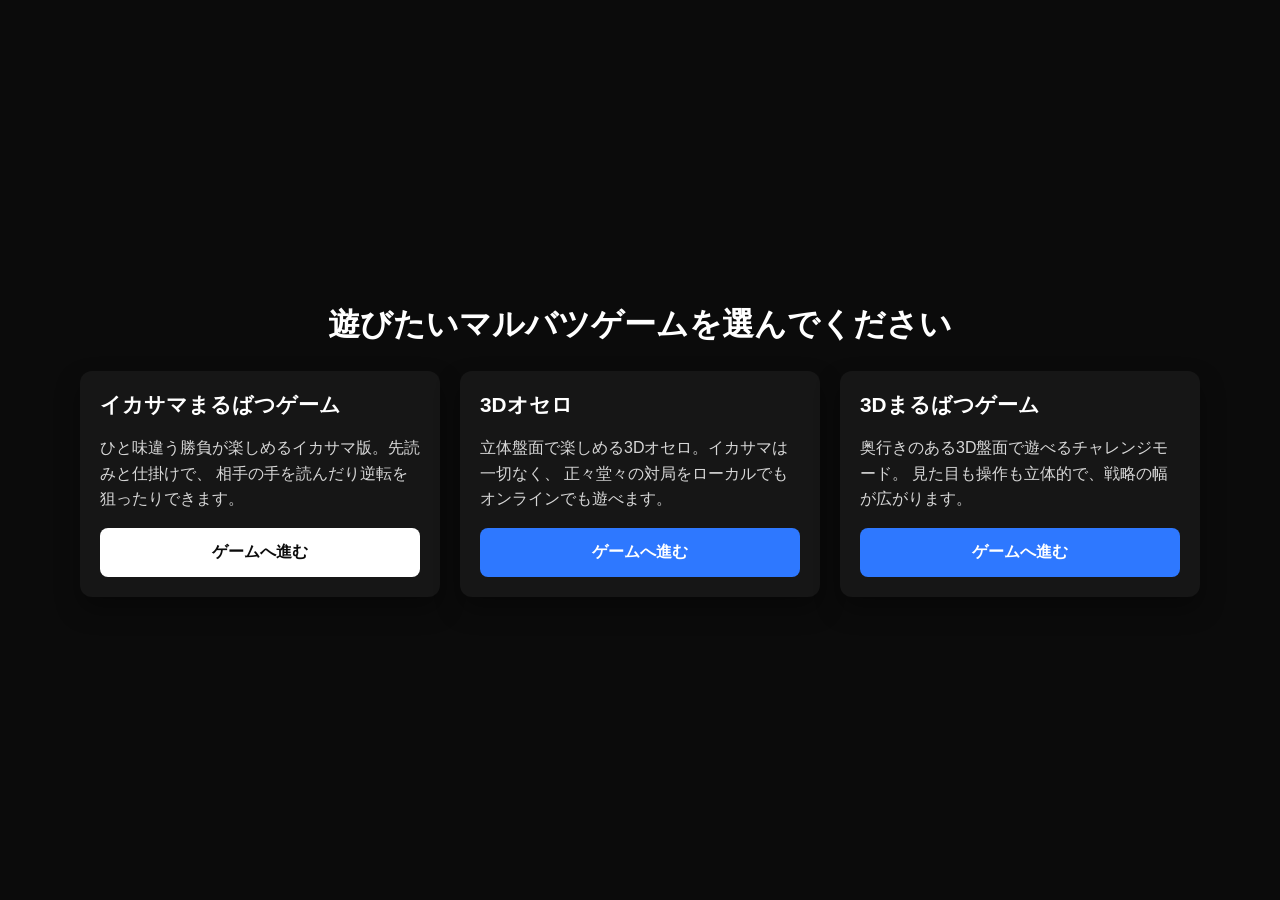
==== index.html @ ece64e68 "Add 3D reversi page" ====
<!DOCTYPE html>
<html lang="ja">
<head>
  <meta charset="UTF-8">
  <title>マルバツゲーム選択</title>
  <style>
    body {
      margin: 0;
      min-height: 100vh;
      display: flex;
      flex-direction: column;
      align-items: center;
      justify-content: center;
      font-family: "Segoe UI", sans-serif;
      background: #0b0b0b;
      color: #ffffff;
      gap: 24px;
    }

    h1 {
      margin: 0;
      font-size: 2rem;
    }

    .button-group {
      display: flex;
      gap: 20px;
      flex-wrap: wrap;
      justify-content: center;
    }

    .game-card {
      width: min(320px, 90vw);
      background: #161616;
      border-radius: 12px;
      padding: 20px;
      display: flex;
      flex-direction: column;
      gap: 16px;
      box-shadow: 0 12px 24px rgba(0, 0, 0, 0.35);
    }

    .game-card h2 {
      margin: 0;
      font-size: 1.3rem;
    }

    .game-card p {
      margin: 0;
      line-height: 1.6;
      color: #d7d7d7;
    }

    a.button {
      display: inline-flex;
      align-items: center;
      justify-content: center;
      min-width: 200px;
      padding: 14px 20px;
      border-radius: 8px;
      text-decoration: none;
      font-weight: 600;
      color: #0b0b0b;
      background: #ffffff;
      transition: transform 0.2s ease, box-shadow 0.2s ease;
    }

    a.button:hover {
      transform: translateY(-2px);
      box-shadow: 0 10px 20px rgba(0, 0, 0, 0.2);
    }

    .button.secondary {
      background: #2e78ff;
      color: #ffffff;
    }
  </style>
</head>
<body>
  <h1>遊びたいマルバツゲームを選んでください</h1>
  <div class="button-group">
    <div class="game-card">
      <h2>イカサマまるばつゲーム</h2>
      <p>
        ひと味違う勝負が楽しめるイカサマ版。先読みと仕掛けで、
        相手の手を読んだり逆転を狙ったりできます。
      </p>
      <a class="button" href="cheat.html">ゲームへ進む</a>
    </div>
    <div class="game-card">
      <h2>3Dオセロ</h2>
      <p>
        立体盤面で楽しめる3Dオセロ。イカサマは一切なく、
        正々堂々の対局をローカルでもオンラインでも遊べます。
      </p>
      <a class="button secondary" href="reversi.html">ゲームへ進む</a>
    </div>
    <div class="game-card">
      <h2>3Dまるばつゲーム</h2>
      <p>
        奥行きのある3D盤面で遊べるチャレンジモード。
        見た目も操作も立体的で、戦略の幅が広がります。
      </p>
      <a class="button secondary" href="3d.html">ゲームへ進む</a>
    </div>
  </div>
</body>
</html>
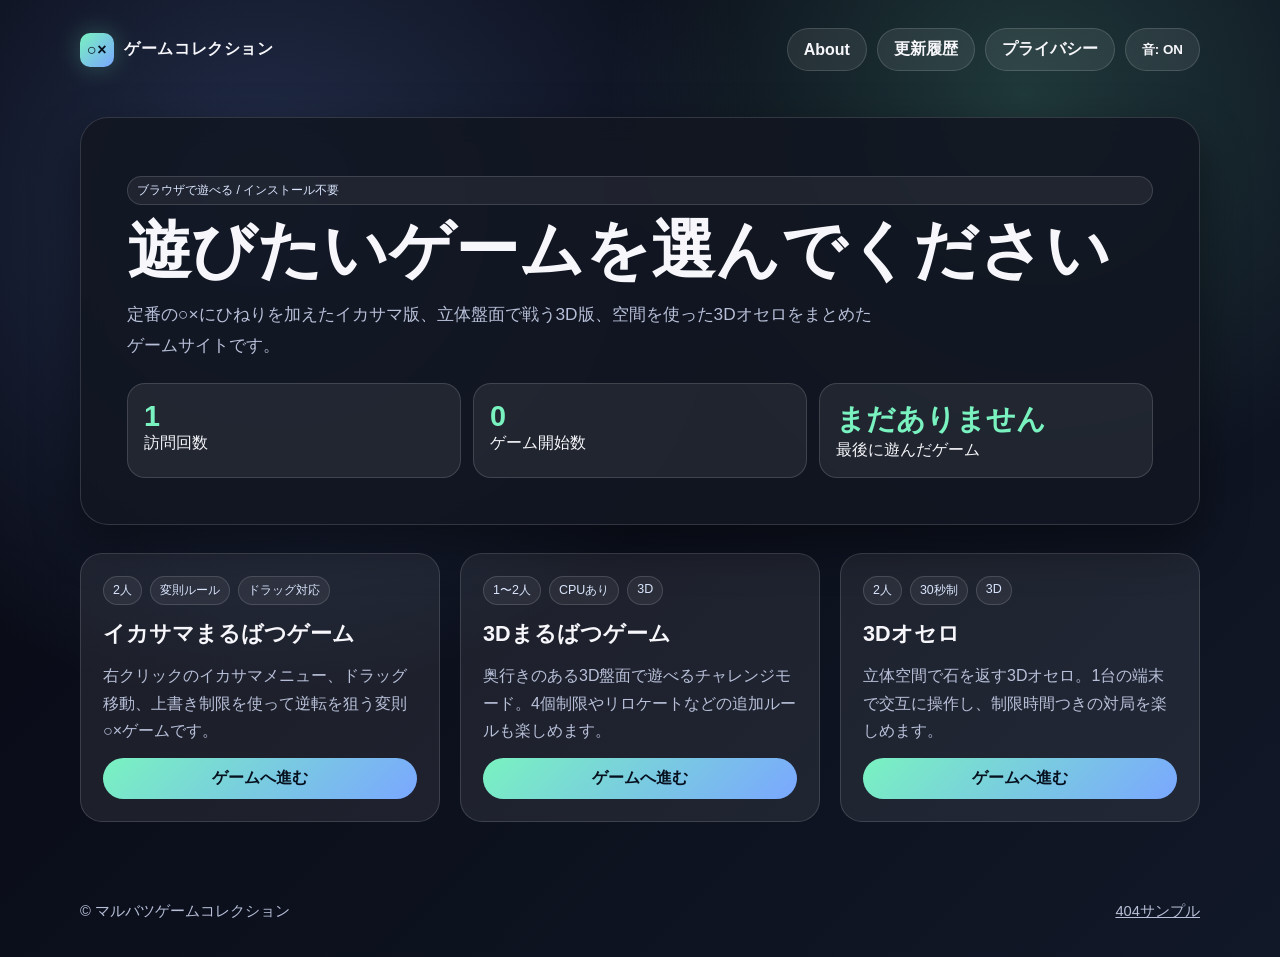
==== commit c22a6e25: "Polish game site experience" ====
--- a/index.html
+++ b/index.html
@@ -2,107 +2,66 @@
 <html lang="ja">
 <head>
   <meta charset="UTF-8">
-  <title>マルバツゲーム選択</title>
-  <style>
-    body {
-      margin: 0;
-      min-height: 100vh;
-      display: flex;
-      flex-direction: column;
-      align-items: center;
-      justify-content: center;
-      font-family: "Segoe UI", sans-serif;
-      background: #0b0b0b;
-      color: #ffffff;
-      gap: 24px;
-    }
+  <meta name="viewport" content="width=device-width, initial-scale=1.0">
+  <title>マルバツゲームコレクション</title>
+  <meta name="description" content="イカサマまるばつゲーム、3Dまるばつゲーム、3Dオセロを遊べるブラウザゲーム集です。">
+  <meta property="og:title" content="マルバツゲームコレクション">
+  <meta property="og:description" content="普通じゃない○×ゲームと3Dオセロをブラウザで遊ぼう。">
+  <meta property="og:type" content="website">
+  <meta name="theme-color" content="#79f2c0">
+  <link rel="icon" href="assets/icons/favicon.svg" type="image/svg+xml">
+  <link rel="manifest" href="site.webmanifest">
+  <link rel="stylesheet" href="assets/css/common.css">
+  <script defer src="assets/js/common.js"></script>
+</head>
+<body class="site-shell">
+  <header class="site-header">
+    <a class="brand" href="index.html"><span class="brand-mark">○×</span>ゲームコレクション</a>
+    <nav class="nav-links" aria-label="サイト内ナビゲーション">
+      <a class="nav-link" href="about.html">About</a>
+      <a class="nav-link" href="changelog.html">更新履歴</a>
+      <a class="nav-link" href="privacy.html">プライバシー</a>
+      <button class="utility-button" type="button" onclick="SiteKit.toggleMute(this)">音: ON</button>
+    </nav>
+  </header>
 
-    h1 {
-      margin: 0;
-      font-size: 2rem;
-    }
+  <main class="page-main">
+    <section class="hero">
+      <p class="badge">ブラウザで遊べる / インストール不要</p>
+      <h1>遊びたいゲームを選んでください</h1>
+      <p class="lead">定番の○×にひねりを加えたイカサマ版、立体盤面で戦う3D版、空間を使った3Dオセロをまとめたゲームサイトです。</p>
+      <div class="stat-panel" aria-label="あなたの戦績">
+        <div class="stat-card"><div class="stat-value" data-stat="visits">0</div><div>訪問回数</div></div>
+        <div class="stat-card"><div class="stat-value" data-stat="gamesStarted">0</div><div>ゲーム開始数</div></div>
+        <div class="stat-card"><div class="stat-value" data-stat="lastGame">まだありません</div><div>最後に遊んだゲーム</div></div>
+      </div>
+    </section>
 
-    .button-group {
-      display: flex;
-      gap: 20px;
-      flex-wrap: wrap;
-      justify-content: center;
-    }
+    <section class="game-grid" aria-label="ゲーム一覧">
+      <article class="game-card">
+        <div class="badges"><span class="badge">2人</span><span class="badge">変則ルール</span><span class="badge">ドラッグ対応</span></div>
+        <h2>イカサマまるばつゲーム</h2>
+        <p>右クリックのイカサマメニュー、ドラッグ移動、上書き制限を使って逆転を狙う変則○×ゲームです。</p>
+        <a class="game-button primary" href="cheat.html" onclick="SiteKit.recordGameStart('イカサマまるばつ')">ゲームへ進む</a>
+      </article>
+      <article class="game-card">
+        <div class="badges"><span class="badge">1〜2人</span><span class="badge">CPUあり</span><span class="badge">3D</span></div>
+        <h2>3Dまるばつゲーム</h2>
+        <p>奥行きのある3D盤面で遊べるチャレンジモード。4個制限やリロケートなどの追加ルールも楽しめます。</p>
+        <a class="game-button primary" href="3d.html" onclick="SiteKit.recordGameStart('3Dまるばつ')">ゲームへ進む</a>
+      </article>
+      <article class="game-card">
+        <div class="badges"><span class="badge">2人</span><span class="badge">30秒制</span><span class="badge">3D</span></div>
+        <h2>3Dオセロ</h2>
+        <p>立体空間で石を返す3Dオセロ。1台の端末で交互に操作し、制限時間つきの対局を楽しめます。</p>
+        <a class="game-button primary" href="reversi.html" onclick="SiteKit.recordGameStart('3Dオセロ')">ゲームへ進む</a>
+      </article>
+    </section>
+  </main>
 
-    .game-card {
-      width: min(320px, 90vw);
-      background: #161616;
-      border-radius: 12px;
-      padding: 20px;
-      display: flex;
-      flex-direction: column;
-      gap: 16px;
-      box-shadow: 0 12px 24px rgba(0, 0, 0, 0.35);
-    }
-
-    .game-card h2 {
-      margin: 0;
-      font-size: 1.3rem;
-    }
-
-    .game-card p {
-      margin: 0;
-      line-height: 1.6;
-      color: #d7d7d7;
-    }
-
-    a.button {
-      display: inline-flex;
-      align-items: center;
-      justify-content: center;
-      min-width: 200px;
-      padding: 14px 20px;
-      border-radius: 8px;
-      text-decoration: none;
-      font-weight: 600;
-      color: #0b0b0b;
-      background: #ffffff;
-      transition: transform 0.2s ease, box-shadow 0.2s ease;
-    }
-
-    a.button:hover {
-      transform: translateY(-2px);
-      box-shadow: 0 10px 20px rgba(0, 0, 0, 0.2);
-    }
-
-    .button.secondary {
-      background: #2e78ff;
-      color: #ffffff;
-    }
-  </style>
-</head>
-<body>
-  <h1>遊びたいマルバツゲームを選んでください</h1>
-  <div class="button-group">
-    <div class="game-card">
-      <h2>イカサマまるばつゲーム</h2>
-      <p>
-        ひと味違う勝負が楽しめるイカサマ版。先読みと仕掛けで、
-        相手の手を読んだり逆転を狙ったりできます。
-      </p>
-      <a class="button" href="cheat.html">ゲームへ進む</a>
-    </div>
-    <div class="game-card">
-      <h2>3Dオセロ</h2>
-      <p>
-        立体盤面で楽しめる3Dオセロ。イカサマは一切なく、
-        正々堂々の対局をローカルでもオンラインでも遊べます。
-      </p>
-      <a class="button secondary" href="reversi.html">ゲームへ進む</a>
-    </div>
-    <div class="game-card">
-      <h2>3Dまるばつゲーム</h2>
-      <p>
-        奥行きのある3D盤面で遊べるチャレンジモード。
-        見た目も操作も立体的で、戦略の幅が広がります。
-      </p>
-      <a class="button secondary" href="3d.html">ゲームへ進む</a>
-    </div>
-  </div>
+  <footer class="site-footer">
+    <span>© マルバツゲームコレクション</span>
+    <span><a href="404.html">404サンプル</a></span>
+  </footer>
 </body>
 </html>
--- a/assets/css/common.css
+++ b/assets/css/common.css
@@ -0,0 +1,72 @@
+:root {
+  color-scheme: dark;
+  --bg: #08090f;
+  --panel: rgba(18, 22, 34, 0.88);
+  --panel-strong: #151927;
+  --text: #f7f7fb;
+  --muted: #b8c0d9;
+  --accent: #79f2c0;
+  --accent-2: #7aa7ff;
+  --danger: #ff6b6b;
+  --border: rgba(255,255,255,0.14);
+  --shadow: 0 18px 48px rgba(0,0,0,0.42);
+}
+* { box-sizing: border-box; }
+html { min-height: 100%; background: var(--bg); }
+body.site-shell, body.game-shell {
+  margin: 0;
+  min-height: 100vh;
+  font-family: "Segoe UI", "Hiragino Kaku Gothic ProN", Meiryo, sans-serif;
+  color: var(--text);
+  background:
+    radial-gradient(circle at 20% 20%, rgba(122,167,255,.22), transparent 32rem),
+    radial-gradient(circle at 80% 10%, rgba(121,242,192,.18), transparent 26rem),
+    linear-gradient(135deg, #070812 0%, #111827 100%);
+}
+a { color: inherit; }
+.site-header, .site-footer, .game-nav {
+  width: min(1120px, calc(100% - 32px));
+  margin-inline: auto;
+}
+.site-header { padding: 28px 0 14px; display: flex; align-items: center; justify-content: space-between; gap: 18px; }
+.brand { display: inline-flex; align-items: center; gap: 10px; text-decoration: none; font-weight: 800; letter-spacing: .04em; }
+.brand-mark { width: 34px; height: 34px; border-radius: 10px; display:grid; place-items:center; background: linear-gradient(135deg, var(--accent), var(--accent-2)); color:#07111f; box-shadow: 0 0 24px rgba(121,242,192,.28); }
+.nav-links { display:flex; gap: 10px; flex-wrap:wrap; justify-content:flex-end; }
+.nav-link, .btn, .game-button, .utility-button {
+  display:inline-flex; align-items:center; justify-content:center; gap:8px;
+  min-height: 40px; padding: 10px 16px; border-radius: 999px;
+  border: 1px solid var(--border); background: rgba(255,255,255,.08); color: var(--text);
+  text-decoration:none; font-weight:700; cursor:pointer; transition: transform .18s ease, background .18s ease, border-color .18s ease;
+}
+.nav-link:hover, .btn:hover, .game-button:hover, .utility-button:hover { transform: translateY(-2px); background: rgba(255,255,255,.14); border-color: rgba(255,255,255,.28); }
+.btn.primary, .game-button.primary { color:#07111f; background: linear-gradient(135deg, var(--accent), var(--accent-2)); border:0; }
+.page-main { width:min(1120px, calc(100% - 32px)); margin:0 auto; padding: 32px 0 56px; }
+.hero, .panel { background: var(--panel); border:1px solid var(--border); box-shadow: var(--shadow); border-radius: 28px; padding: clamp(22px, 4vw, 46px); backdrop-filter: blur(12px); }
+.hero h1 { margin:0 0 12px; font-size: clamp(2rem, 5vw, 4.4rem); line-height:1; }
+.lead { color: var(--muted); font-size: 1.08rem; line-height:1.8; max-width: 760px; }
+.game-grid { display:grid; grid-template-columns: repeat(auto-fit, minmax(260px, 1fr)); gap: 20px; margin-top: 28px; }
+.game-card { background: rgba(255,255,255,.075); border:1px solid var(--border); border-radius: 22px; padding: 22px; display:flex; flex-direction:column; gap:14px; min-height: 100%; }
+.game-card h2 { margin:0; font-size:1.35rem; }
+.game-card p { margin:0; color: var(--muted); line-height:1.7; }
+.badges { display:flex; flex-wrap:wrap; gap:8px; }
+.badge { font-size:.78rem; color:#dbe7ff; border:1px solid var(--border); border-radius:999px; padding:5px 9px; background:rgba(255,255,255,.06); }
+.stat-panel { margin-top: 22px; display:grid; grid-template-columns: repeat(auto-fit, minmax(180px, 1fr)); gap:12px; }
+.stat-card { padding:16px; border-radius:18px; background:rgba(255,255,255,.07); border:1px solid var(--border); }
+.stat-value { font-size:1.8rem; font-weight:800; color:var(--accent); }
+.site-footer { padding: 24px 0 36px; color: var(--muted); font-size:.92rem; display:flex; justify-content:space-between; gap:14px; flex-wrap:wrap; }
+.game-nav { position: fixed; top: 14px; left: 50%; transform: translateX(-50%); z-index: 2000; display:flex; justify-content:space-between; gap:12px; pointer-events:none; }
+.game-nav > * { pointer-events:auto; }
+.game-actions { display:flex; gap:8px; flex-wrap:wrap; justify-content:flex-end; }
+.modal-backdrop { position:fixed; inset:0; display:none; place-items:center; background:rgba(0,0,0,.68); z-index:4000; padding:18px; }
+.modal-backdrop.is-open { display:grid; }
+.modal-card { width:min(680px, 100%); max-height: 82vh; overflow:auto; background:#111827; color:var(--text); border:1px solid var(--border); border-radius:24px; padding:26px; box-shadow: var(--shadow); }
+.modal-card h2 { margin-top:0; }
+.modal-card li { margin:.55rem 0; color:var(--muted); line-height:1.6; }
+.modal-close { float:right; }
+.loading-overlay { position:fixed; inset:0; z-index:3500; display:grid; place-items:center; background:#05070e; color:var(--text); transition: opacity .35s ease, visibility .35s ease; }
+.loading-overlay.is-hidden { opacity:0; visibility:hidden; }
+.loader-box { text-align:center; padding:28px; border:1px solid var(--border); border-radius:22px; background:var(--panel); }
+.confetti-piece { position:fixed; top:-10px; width:8px; height:14px; z-index:5000; pointer-events:none; animation: fall 1.3s linear forwards; }
+@keyframes fall { to { transform: translateY(110vh) rotate(720deg); opacity:.2; } }
+.error-code { font-size: clamp(5rem, 18vw, 12rem); line-height:.9; margin:0; color:var(--accent); text-shadow: 0 0 36px rgba(121,242,192,.35); }
+@media (max-width: 720px) { .site-header, .game-nav { align-items:flex-start; flex-direction:column; } .game-nav { position:static; transform:none; padding-top:10px; } .nav-links, .game-actions { justify-content:flex-start; } }
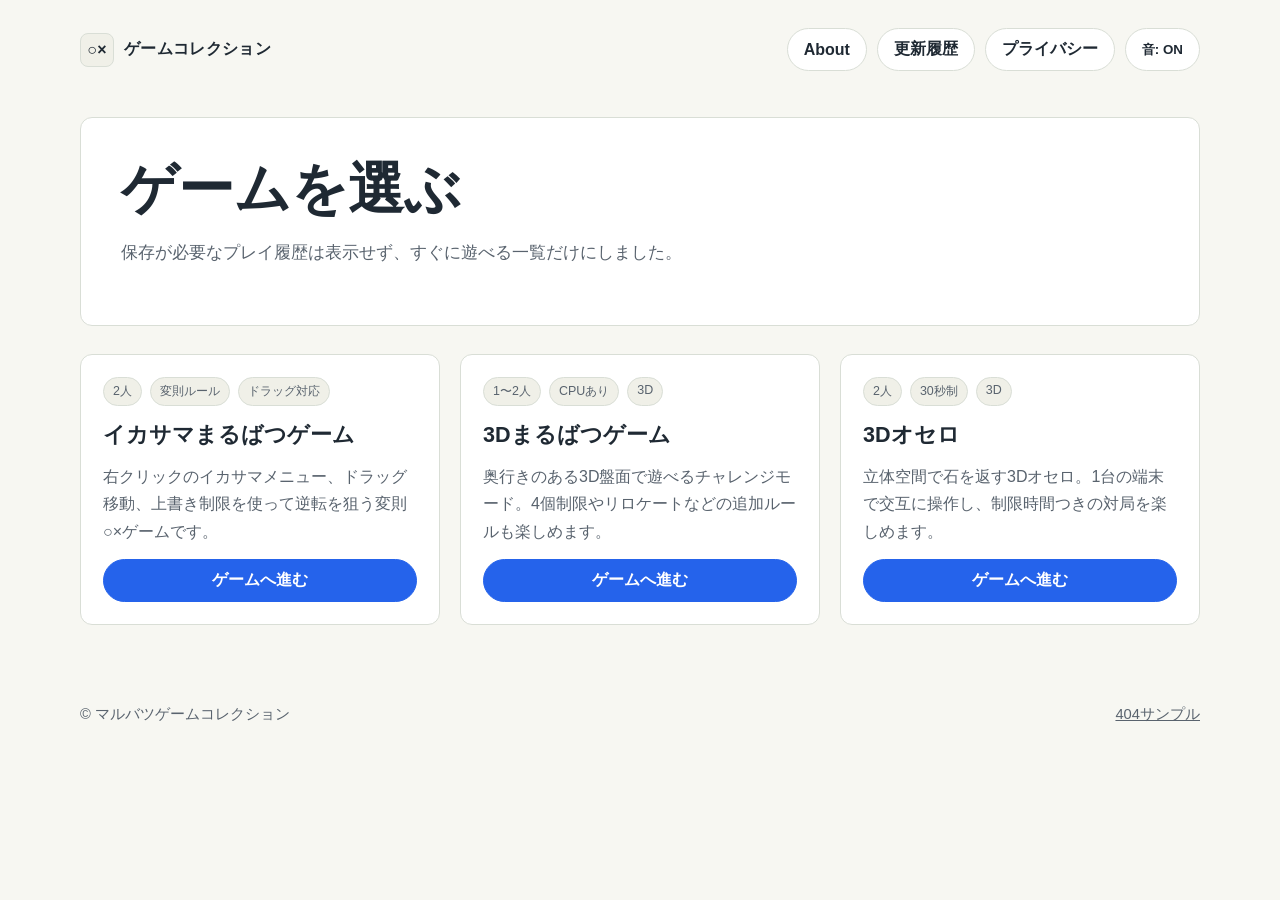
==== commit f7bff66f: "Simplify title screen" ====
--- a/index.html
+++ b/index.html
@@ -26,15 +26,9 @@
   </header>
 
   <main class="page-main">
-    <section class="hero">
-      <p class="badge">ブラウザで遊べる / インストール不要</p>
-      <h1>遊びたいゲームを選んでください</h1>
-      <p class="lead">定番の○×にひねりを加えたイカサマ版、立体盤面で戦う3D版、空間を使った3Dオセロをまとめたゲームサイトです。</p>
-      <div class="stat-panel" aria-label="あなたの戦績">
-        <div class="stat-card"><div class="stat-value" data-stat="visits">0</div><div>訪問回数</div></div>
-        <div class="stat-card"><div class="stat-value" data-stat="gamesStarted">0</div><div>ゲーム開始数</div></div>
-        <div class="stat-card"><div class="stat-value" data-stat="lastGame">まだありません</div><div>最後に遊んだゲーム</div></div>
-      </div>
+    <section class="hero home-hero">
+      <h1>ゲームを選ぶ</h1>
+      <p class="lead">保存が必要なプレイ履歴は表示せず、すぐに遊べる一覧だけにしました。</p>
     </section>
 
     <section class="game-grid" aria-label="ゲーム一覧">
@@ -42,19 +36,19 @@
         <div class="badges"><span class="badge">2人</span><span class="badge">変則ルール</span><span class="badge">ドラッグ対応</span></div>
         <h2>イカサマまるばつゲーム</h2>
         <p>右クリックのイカサマメニュー、ドラッグ移動、上書き制限を使って逆転を狙う変則○×ゲームです。</p>
-        <a class="game-button primary" href="cheat.html" onclick="SiteKit.recordGameStart('イカサマまるばつ')">ゲームへ進む</a>
+        <a class="game-button primary" href="cheat.html">ゲームへ進む</a>
       </article>
       <article class="game-card">
         <div class="badges"><span class="badge">1〜2人</span><span class="badge">CPUあり</span><span class="badge">3D</span></div>
         <h2>3Dまるばつゲーム</h2>
         <p>奥行きのある3D盤面で遊べるチャレンジモード。4個制限やリロケートなどの追加ルールも楽しめます。</p>
-        <a class="game-button primary" href="3d.html" onclick="SiteKit.recordGameStart('3Dまるばつ')">ゲームへ進む</a>
+        <a class="game-button primary" href="3d.html">ゲームへ進む</a>
       </article>
       <article class="game-card">
         <div class="badges"><span class="badge">2人</span><span class="badge">30秒制</span><span class="badge">3D</span></div>
         <h2>3Dオセロ</h2>
         <p>立体空間で石を返す3Dオセロ。1台の端末で交互に操作し、制限時間つきの対局を楽しめます。</p>
-        <a class="game-button primary" href="reversi.html" onclick="SiteKit.recordGameStart('3Dオセロ')">ゲームへ進む</a>
+        <a class="game-button primary" href="reversi.html">ゲームへ進む</a>
       </article>
     </section>
   </main>
--- a/assets/css/common.css
+++ b/assets/css/common.css
@@ -1,15 +1,15 @@
 :root {
-  color-scheme: dark;
-  --bg: #08090f;
-  --panel: rgba(18, 22, 34, 0.88);
-  --panel-strong: #151927;
-  --text: #f7f7fb;
-  --muted: #b8c0d9;
-  --accent: #79f2c0;
-  --accent-2: #7aa7ff;
-  --danger: #ff6b6b;
-  --border: rgba(255,255,255,0.14);
-  --shadow: 0 18px 48px rgba(0,0,0,0.42);
+  color-scheme: light;
+  --bg: #f7f7f2;
+  --panel: #ffffff;
+  --panel-strong: #f0f0e8;
+  --text: #1f2933;
+  --muted: #59636e;
+  --accent: #2563eb;
+  --accent-2: #1f2933;
+  --danger: #c2410c;
+  --border: #d9ded6;
+  --shadow: none;
 }
 * { box-sizing: border-box; }
 html { min-height: 100%; background: var(--bg); }
@@ -18,10 +18,7 @@
   min-height: 100vh;
   font-family: "Segoe UI", "Hiragino Kaku Gothic ProN", Meiryo, sans-serif;
   color: var(--text);
-  background:
-    radial-gradient(circle at 20% 20%, rgba(122,167,255,.22), transparent 32rem),
-    radial-gradient(circle at 80% 10%, rgba(121,242,192,.18), transparent 26rem),
-    linear-gradient(135deg, #070812 0%, #111827 100%);
+  background: var(--bg);
 }
 a { color: inherit; }
 .site-header, .site-footer, .game-nav {
@@ -29,44 +26,41 @@
   margin-inline: auto;
 }
 .site-header { padding: 28px 0 14px; display: flex; align-items: center; justify-content: space-between; gap: 18px; }
-.brand { display: inline-flex; align-items: center; gap: 10px; text-decoration: none; font-weight: 800; letter-spacing: .04em; }
-.brand-mark { width: 34px; height: 34px; border-radius: 10px; display:grid; place-items:center; background: linear-gradient(135deg, var(--accent), var(--accent-2)); color:#07111f; box-shadow: 0 0 24px rgba(121,242,192,.28); }
+.brand { display: inline-flex; align-items: center; gap: 10px; text-decoration: none; font-weight: 700; letter-spacing: .02em; }
+.brand-mark { width: 34px; height: 34px; border-radius: 8px; display:grid; place-items:center; background: var(--panel-strong); color: var(--text); border: 1px solid var(--border); }
 .nav-links { display:flex; gap: 10px; flex-wrap:wrap; justify-content:flex-end; }
 .nav-link, .btn, .game-button, .utility-button {
   display:inline-flex; align-items:center; justify-content:center; gap:8px;
   min-height: 40px; padding: 10px 16px; border-radius: 999px;
-  border: 1px solid var(--border); background: rgba(255,255,255,.08); color: var(--text);
-  text-decoration:none; font-weight:700; cursor:pointer; transition: transform .18s ease, background .18s ease, border-color .18s ease;
+  border: 1px solid var(--border); background: var(--panel); color: var(--text);
+  text-decoration:none; font-weight:700; cursor:pointer; transition: background .18s ease, border-color .18s ease;
 }
-.nav-link:hover, .btn:hover, .game-button:hover, .utility-button:hover { transform: translateY(-2px); background: rgba(255,255,255,.14); border-color: rgba(255,255,255,.28); }
-.btn.primary, .game-button.primary { color:#07111f; background: linear-gradient(135deg, var(--accent), var(--accent-2)); border:0; }
+.nav-link:hover, .btn:hover, .game-button:hover, .utility-button:hover { background: var(--panel-strong); border-color: #b8c0b8; }
+.btn.primary, .game-button.primary { color:#ffffff; background: var(--accent); border-color: var(--accent); }
 .page-main { width:min(1120px, calc(100% - 32px)); margin:0 auto; padding: 32px 0 56px; }
-.hero, .panel { background: var(--panel); border:1px solid var(--border); box-shadow: var(--shadow); border-radius: 28px; padding: clamp(22px, 4vw, 46px); backdrop-filter: blur(12px); }
-.hero h1 { margin:0 0 12px; font-size: clamp(2rem, 5vw, 4.4rem); line-height:1; }
+.hero, .panel { background: var(--panel); border:1px solid var(--border); box-shadow: var(--shadow); border-radius: 12px; padding: clamp(22px, 4vw, 40px); }
+.hero h1 { margin:0 0 12px; font-size: clamp(2rem, 5vw, 3.5rem); line-height:1.1; }
 .lead { color: var(--muted); font-size: 1.08rem; line-height:1.8; max-width: 760px; }
 .game-grid { display:grid; grid-template-columns: repeat(auto-fit, minmax(260px, 1fr)); gap: 20px; margin-top: 28px; }
-.game-card { background: rgba(255,255,255,.075); border:1px solid var(--border); border-radius: 22px; padding: 22px; display:flex; flex-direction:column; gap:14px; min-height: 100%; }
+.game-card { background: var(--panel); border:1px solid var(--border); border-radius: 12px; padding: 22px; display:flex; flex-direction:column; gap:14px; min-height: 100%; }
 .game-card h2 { margin:0; font-size:1.35rem; }
 .game-card p { margin:0; color: var(--muted); line-height:1.7; }
 .badges { display:flex; flex-wrap:wrap; gap:8px; }
-.badge { font-size:.78rem; color:#dbe7ff; border:1px solid var(--border); border-radius:999px; padding:5px 9px; background:rgba(255,255,255,.06); }
-.stat-panel { margin-top: 22px; display:grid; grid-template-columns: repeat(auto-fit, minmax(180px, 1fr)); gap:12px; }
-.stat-card { padding:16px; border-radius:18px; background:rgba(255,255,255,.07); border:1px solid var(--border); }
-.stat-value { font-size:1.8rem; font-weight:800; color:var(--accent); }
+.badge { font-size:.78rem; color:var(--muted); border:1px solid var(--border); border-radius:999px; padding:5px 9px; background:var(--panel-strong); }
 .site-footer { padding: 24px 0 36px; color: var(--muted); font-size:.92rem; display:flex; justify-content:space-between; gap:14px; flex-wrap:wrap; }
 .game-nav { position: fixed; top: 14px; left: 50%; transform: translateX(-50%); z-index: 2000; display:flex; justify-content:space-between; gap:12px; pointer-events:none; }
 .game-nav > * { pointer-events:auto; }
 .game-actions { display:flex; gap:8px; flex-wrap:wrap; justify-content:flex-end; }
 .modal-backdrop { position:fixed; inset:0; display:none; place-items:center; background:rgba(0,0,0,.68); z-index:4000; padding:18px; }
 .modal-backdrop.is-open { display:grid; }
-.modal-card { width:min(680px, 100%); max-height: 82vh; overflow:auto; background:#111827; color:var(--text); border:1px solid var(--border); border-radius:24px; padding:26px; box-shadow: var(--shadow); }
+.modal-card { width:min(680px, 100%); max-height: 82vh; overflow:auto; background:var(--panel); color:var(--text); border:1px solid var(--border); border-radius:12px; padding:26px; box-shadow: var(--shadow); }
 .modal-card h2 { margin-top:0; }
 .modal-card li { margin:.55rem 0; color:var(--muted); line-height:1.6; }
 .modal-close { float:right; }
-.loading-overlay { position:fixed; inset:0; z-index:3500; display:grid; place-items:center; background:#05070e; color:var(--text); transition: opacity .35s ease, visibility .35s ease; }
+.loading-overlay { position:fixed; inset:0; z-index:3500; display:grid; place-items:center; background:var(--bg); color:var(--text); transition: opacity .35s ease, visibility .35s ease; }
 .loading-overlay.is-hidden { opacity:0; visibility:hidden; }
 .loader-box { text-align:center; padding:28px; border:1px solid var(--border); border-radius:22px; background:var(--panel); }
 .confetti-piece { position:fixed; top:-10px; width:8px; height:14px; z-index:5000; pointer-events:none; animation: fall 1.3s linear forwards; }
 @keyframes fall { to { transform: translateY(110vh) rotate(720deg); opacity:.2; } }
-.error-code { font-size: clamp(5rem, 18vw, 12rem); line-height:.9; margin:0; color:var(--accent); text-shadow: 0 0 36px rgba(121,242,192,.35); }
+.error-code { font-size: clamp(5rem, 18vw, 12rem); line-height:.9; margin:0; color:var(--accent); }
 @media (max-width: 720px) { .site-header, .game-nav { align-items:flex-start; flex-direction:column; } .game-nav { position:static; transform:none; padding-top:10px; } .nav-links, .game-actions { justify-content:flex-start; } }
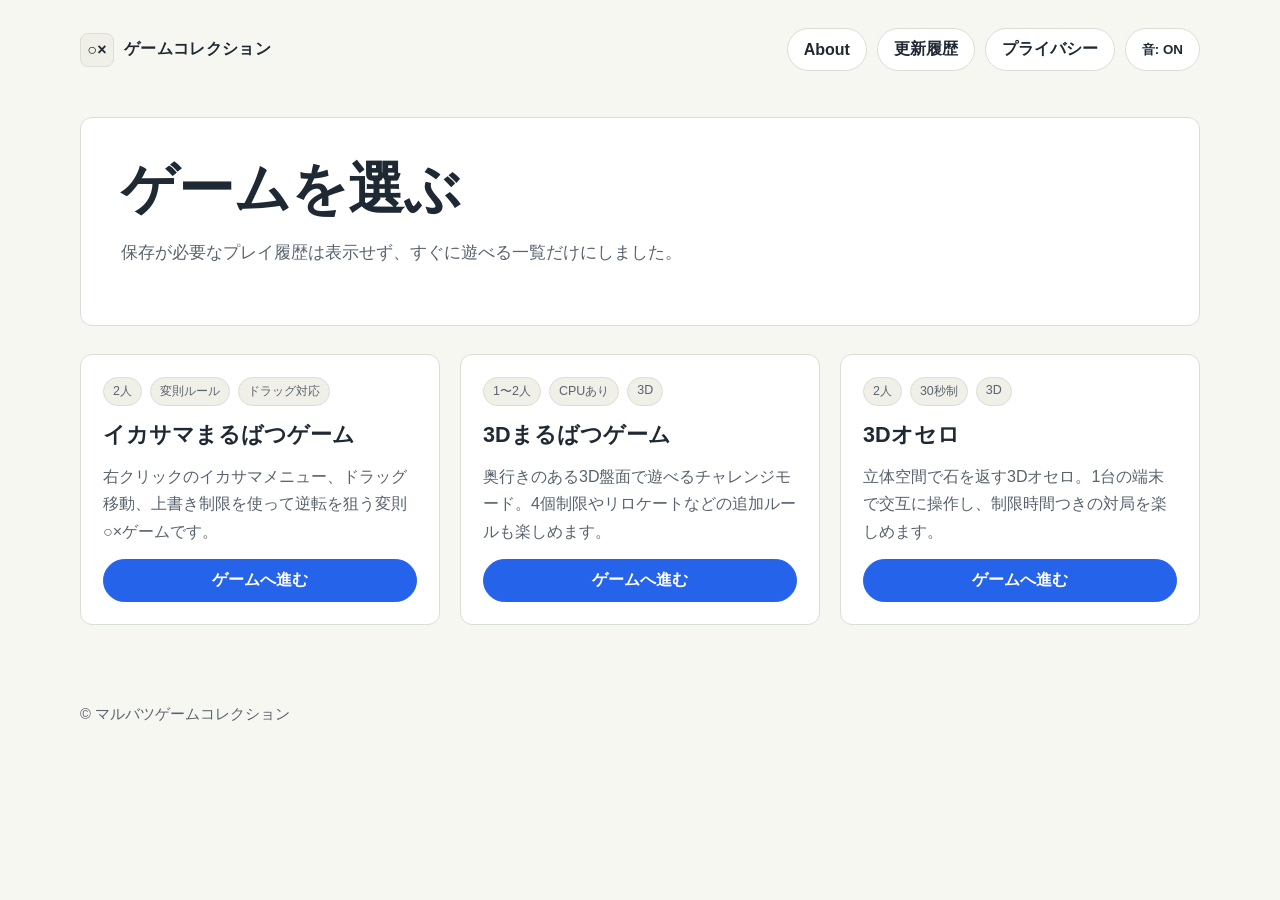
==== commit 0829d303: "Remove 404 sample link" ====
--- a/index.html
+++ b/index.html
@@ -55,7 +55,6 @@
 
   <footer class="site-footer">
     <span>© マルバツゲームコレクション</span>
-    <span><a href="404.html">404サンプル</a></span>
   </footer>
 </body>
 </html>
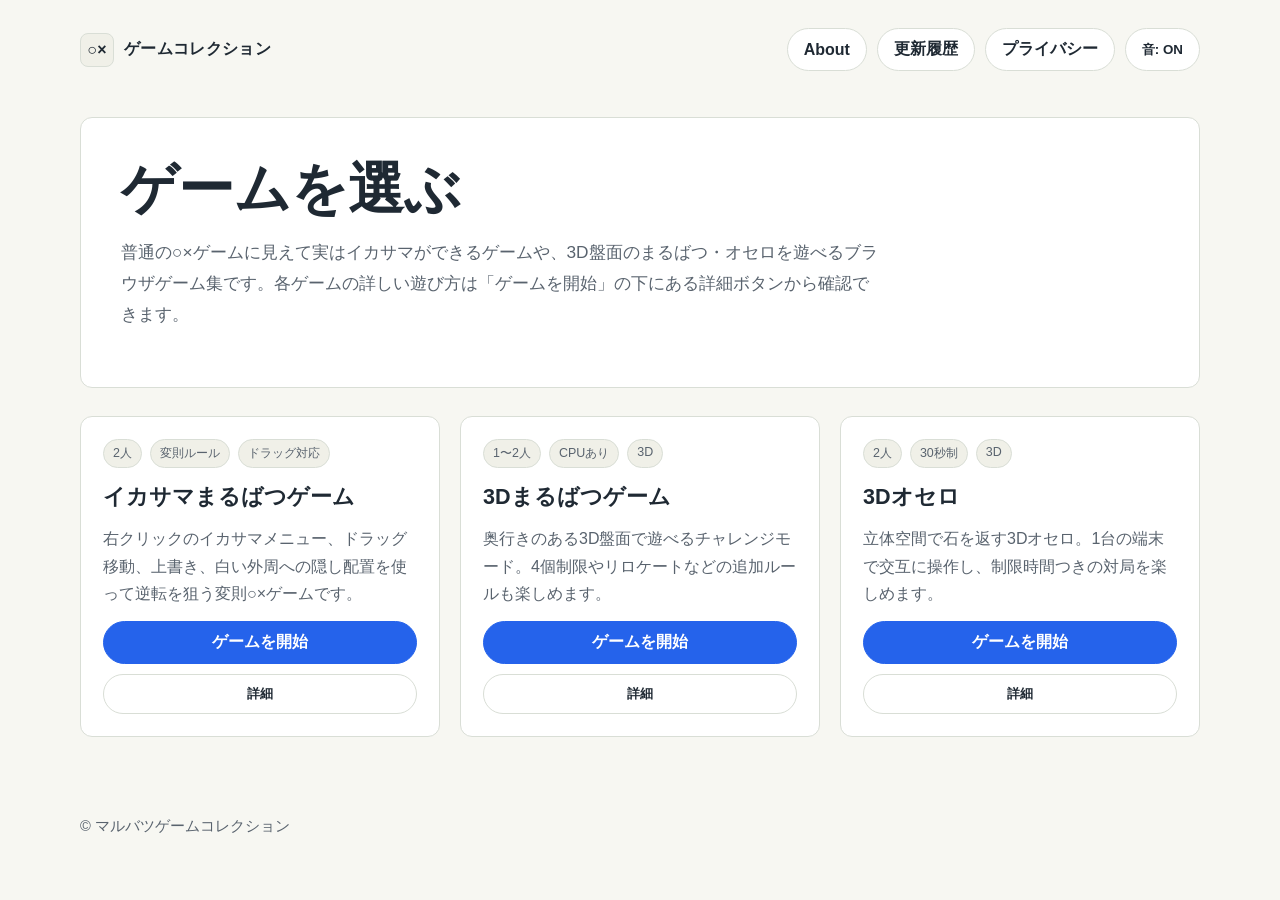
==== commit e81ca430: "Move game details into modals" ====
--- a/index.html
+++ b/index.html
@@ -28,29 +28,42 @@
   <main class="page-main">
     <section class="hero home-hero">
       <h1>ゲームを選ぶ</h1>
-      <p class="lead">保存が必要なプレイ履歴は表示せず、すぐに遊べる一覧だけにしました。</p>
+      <p class="lead">普通の○×ゲームに見えて実はイカサマができるゲームや、3D盤面のまるばつ・オセロを遊べるブラウザゲーム集です。各ゲームの詳しい遊び方は「ゲームを開始」の下にある詳細ボタンから確認できます。</p>
     </section>
 
     <section class="game-grid" aria-label="ゲーム一覧">
       <article class="game-card">
         <div class="badges"><span class="badge">2人</span><span class="badge">変則ルール</span><span class="badge">ドラッグ対応</span></div>
         <h2>イカサマまるばつゲーム</h2>
-        <p>右クリックのイカサマメニュー、ドラッグ移動、上書き制限を使って逆転を狙う変則○×ゲームです。</p>
-        <a class="game-button primary" href="cheat.html">ゲームへ進む</a>
+        <p>右クリックのイカサマメニュー、ドラッグ移動、上書き、白い外周への隠し配置を使って逆転を狙う変則○×ゲームです。</p>
+        <div class="card-actions">
+          <a class="game-button primary" href="cheat.html">ゲームを開始</a>
+          <button class="game-button" type="button" data-open-modal="cheat-detail-modal">詳細</button>
+        </div>
       </article>
       <article class="game-card">
         <div class="badges"><span class="badge">1〜2人</span><span class="badge">CPUあり</span><span class="badge">3D</span></div>
         <h2>3Dまるばつゲーム</h2>
         <p>奥行きのある3D盤面で遊べるチャレンジモード。4個制限やリロケートなどの追加ルールも楽しめます。</p>
-        <a class="game-button primary" href="3d.html">ゲームへ進む</a>
+        <div class="card-actions">
+          <a class="game-button primary" href="3d.html">ゲームを開始</a>
+          <button class="game-button" type="button" data-open-modal="three-d-detail-modal">詳細</button>
+        </div>
       </article>
       <article class="game-card">
         <div class="badges"><span class="badge">2人</span><span class="badge">30秒制</span><span class="badge">3D</span></div>
         <h2>3Dオセロ</h2>
         <p>立体空間で石を返す3Dオセロ。1台の端末で交互に操作し、制限時間つきの対局を楽しめます。</p>
-        <a class="game-button primary" href="reversi.html">ゲームへ進む</a>
+        <div class="card-actions">
+          <a class="game-button primary" href="reversi.html">ゲームを開始</a>
+          <button class="game-button" type="button" data-open-modal="reversi-detail-modal">詳細</button>
+        </div>
       </article>
     </section>
+
+    <div id="cheat-detail-modal" class="modal-backdrop"><section class="modal-card"><button class="utility-button modal-close" data-close-modal="cheat-detail-modal">閉じる</button><h2>イカサマまるばつゲームの詳細</h2><p class="lead">見た目は○×ゲームですが、勝つためのイカサマを複数使える変則ゲームです。</p><ul><li>中央3×3の盤面だけでなく、白く見える外周マスにもこっそり置けます。</li><li>白い外周に置いたマークは白色で表示されるため、相手には置けない場所のように見えます。</li><li>相手のマークがあるマスにも上書きできます。ただし同じマスへの上書きは2回までです。</li><li>置いたマークはドラッグして別のマスへ移動できます。</li><li>盤面を右クリックすると「勝利」を選べ、現在のプレイヤーを即勝利にできます。</li><li>盤面を右クリックすると「回転」を選べ、中央3×3の配置を90度回転できます。</li><li>通常の勝利条件として、同じマークを3つ以上並べても勝利できます。</li></ul></section></div>
+    <div id="three-d-detail-modal" class="modal-backdrop"><section class="modal-card"><button class="utility-button modal-close" data-close-modal="three-d-detail-modal">閉じる</button><h2>3Dまるばつゲームの詳細</h2><p class="lead">奥行きのある3D盤面で○×ゲームを遊べるモードです。</p><ul><li>1〜2人で遊べ、CPU相手のプレイにも対応しています。</li><li>3D空間で列を作るため、平面の○×ゲームとは違う見方が必要です。</li><li>4個制限やリロケートなど、追加ルールも楽しめます。</li></ul></section></div>
+    <div id="reversi-detail-modal" class="modal-backdrop"><section class="modal-card"><button class="utility-button modal-close" data-close-modal="reversi-detail-modal">閉じる</button><h2>3Dオセロの詳細</h2><p class="lead">立体空間で石を挟んで返す、3D版のオセロです。</p><ul><li>2人で交互に操作します。</li><li>制限時間は30秒です。</li><li>通常の平面だけでなく、3D方向のつながりも意識して石を返します。</li></ul></section></div>
   </main>
 
   <footer class="site-footer">
--- a/assets/css/common.css
+++ b/assets/css/common.css
@@ -43,6 +43,7 @@
 .lead { color: var(--muted); font-size: 1.08rem; line-height:1.8; max-width: 760px; }
 .game-grid { display:grid; grid-template-columns: repeat(auto-fit, minmax(260px, 1fr)); gap: 20px; margin-top: 28px; }
 .game-card { background: var(--panel); border:1px solid var(--border); border-radius: 12px; padding: 22px; display:flex; flex-direction:column; gap:14px; min-height: 100%; }
+.card-actions { display:flex; flex-direction:column; gap:10px; margin-top:auto; }
 .game-card h2 { margin:0; font-size:1.35rem; }
 .game-card p { margin:0; color: var(--muted); line-height:1.7; }
 .badges { display:flex; flex-wrap:wrap; gap:8px; }
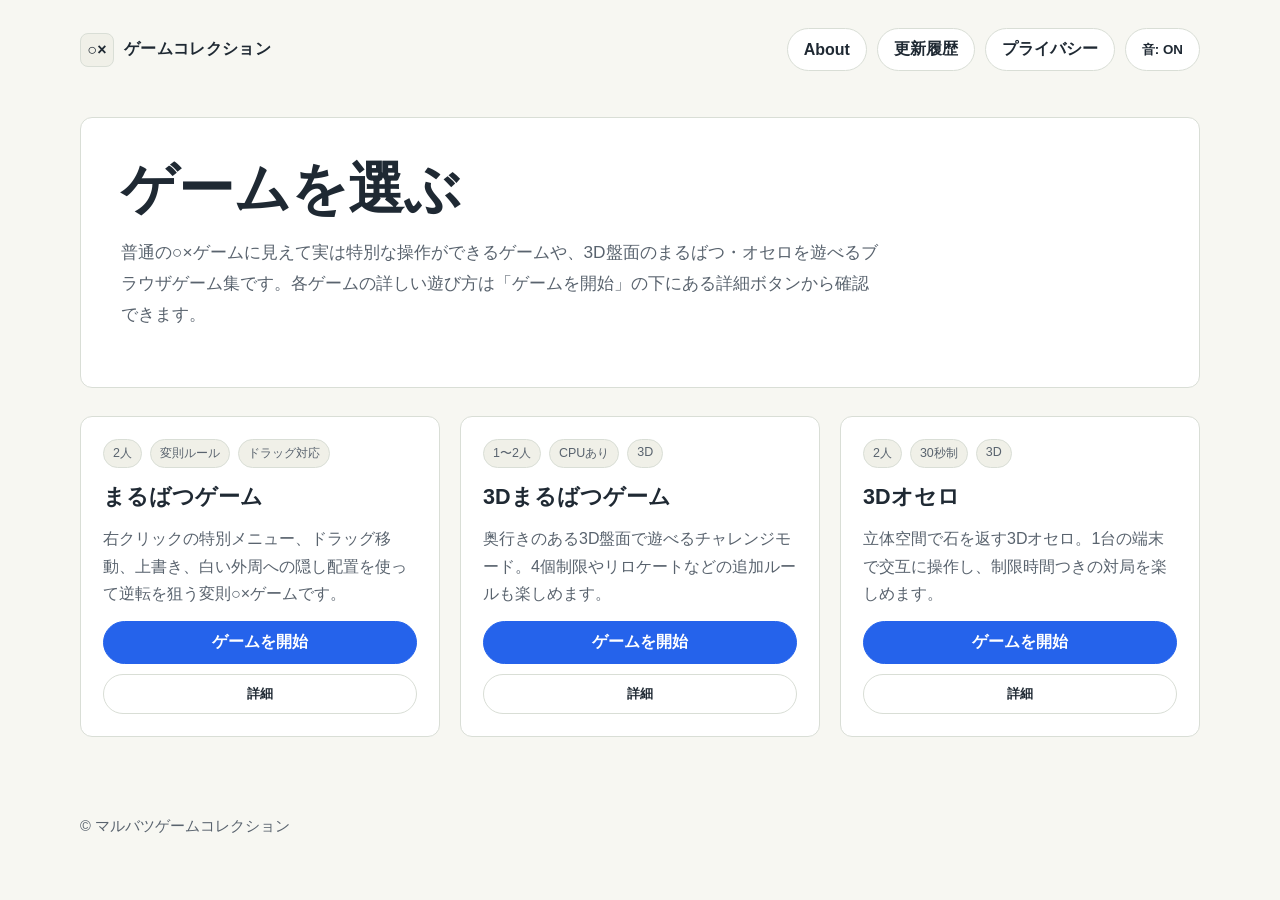
==== commit 5f3a7162: "Hide cheat wording from game UI" ====
--- a/index.html
+++ b/index.html
@@ -4,7 +4,7 @@
   <meta charset="UTF-8">
   <meta name="viewport" content="width=device-width, initial-scale=1.0">
   <title>マルバツゲームコレクション</title>
-  <meta name="description" content="イカサマまるばつゲーム、3Dまるばつゲーム、3Dオセロを遊べるブラウザゲーム集です。">
+  <meta name="description" content="まるばつゲーム、3Dまるばつゲーム、3Dオセロを遊べるブラウザゲーム集です。">
   <meta property="og:title" content="マルバツゲームコレクション">
   <meta property="og:description" content="普通じゃない○×ゲームと3Dオセロをブラウザで遊ぼう。">
   <meta property="og:type" content="website">
@@ -28,14 +28,14 @@
   <main class="page-main">
     <section class="hero home-hero">
       <h1>ゲームを選ぶ</h1>
-      <p class="lead">普通の○×ゲームに見えて実はイカサマができるゲームや、3D盤面のまるばつ・オセロを遊べるブラウザゲーム集です。各ゲームの詳しい遊び方は「ゲームを開始」の下にある詳細ボタンから確認できます。</p>
+      <p class="lead">普通の○×ゲームに見えて実は特別な操作ができるゲームや、3D盤面のまるばつ・オセロを遊べるブラウザゲーム集です。各ゲームの詳しい遊び方は「ゲームを開始」の下にある詳細ボタンから確認できます。</p>
     </section>
 
     <section class="game-grid" aria-label="ゲーム一覧">
       <article class="game-card">
         <div class="badges"><span class="badge">2人</span><span class="badge">変則ルール</span><span class="badge">ドラッグ対応</span></div>
-        <h2>イカサマまるばつゲーム</h2>
-        <p>右クリックのイカサマメニュー、ドラッグ移動、上書き、白い外周への隠し配置を使って逆転を狙う変則○×ゲームです。</p>
+        <h2>まるばつゲーム</h2>
+        <p>右クリックの特別メニュー、ドラッグ移動、上書き、白い外周への隠し配置を使って逆転を狙う変則○×ゲームです。</p>
         <div class="card-actions">
           <a class="game-button primary" href="cheat.html">ゲームを開始</a>
           <button class="game-button" type="button" data-open-modal="cheat-detail-modal">詳細</button>
@@ -61,7 +61,7 @@
       </article>
     </section>
 
-    <div id="cheat-detail-modal" class="modal-backdrop"><section class="modal-card"><button class="utility-button modal-close" data-close-modal="cheat-detail-modal">閉じる</button><h2>イカサマまるばつゲームの詳細</h2><p class="lead">見た目は○×ゲームですが、勝つためのイカサマを複数使える変則ゲームです。</p><ul><li>中央3×3の盤面だけでなく、白く見える外周マスにもこっそり置けます。</li><li>白い外周に置いたマークは白色で表示されるため、相手には置けない場所のように見えます。</li><li>相手のマークがあるマスにも上書きできます。ただし同じマスへの上書きは2回までです。</li><li>置いたマークはドラッグして別のマスへ移動できます。</li><li>盤面を右クリックすると「勝利」を選べ、現在のプレイヤーを即勝利にできます。</li><li>盤面を右クリックすると「回転」を選べ、中央3×3の配置を90度回転できます。</li><li>通常の勝利条件として、同じマークを3つ以上並べても勝利できます。</li></ul></section></div>
+    <div id="cheat-detail-modal" class="modal-backdrop"><section class="modal-card"><button class="utility-button modal-close" data-close-modal="cheat-detail-modal">閉じる</button><h2>まるばつゲームの詳細</h2><p class="lead">見た目は○×ゲームですが、勝つための特別な操作を複数使える変則ゲームです。</p><ul><li>中央3×3の盤面だけでなく、白く見える外周マスにもこっそり置けます。</li><li>白い外周に置いたマークは白色で表示されるため、相手には置けない場所のように見えます。</li><li>相手のマークがあるマスにも上書きできます。ただし同じマスへの上書きは2回までです。</li><li>置いたマークはドラッグして別のマスへ移動できます。</li><li>盤面を右クリックすると「勝利」を選べ、現在のプレイヤーを即勝利にできます。</li><li>盤面を右クリックすると「回転」を選べ、中央3×3の配置を90度回転できます。</li><li>通常の勝利条件として、同じマークを3つ以上並べても勝利できます。</li></ul></section></div>
     <div id="three-d-detail-modal" class="modal-backdrop"><section class="modal-card"><button class="utility-button modal-close" data-close-modal="three-d-detail-modal">閉じる</button><h2>3Dまるばつゲームの詳細</h2><p class="lead">奥行きのある3D盤面で○×ゲームを遊べるモードです。</p><ul><li>1〜2人で遊べ、CPU相手のプレイにも対応しています。</li><li>3D空間で列を作るため、平面の○×ゲームとは違う見方が必要です。</li><li>4個制限やリロケートなど、追加ルールも楽しめます。</li></ul></section></div>
     <div id="reversi-detail-modal" class="modal-backdrop"><section class="modal-card"><button class="utility-button modal-close" data-close-modal="reversi-detail-modal">閉じる</button><h2>3Dオセロの詳細</h2><p class="lead">立体空間で石を挟んで返す、3D版のオセロです。</p><ul><li>2人で交互に操作します。</li><li>制限時間は30秒です。</li><li>通常の平面だけでなく、3D方向のつながりも意識して石を返します。</li></ul></section></div>
   </main>
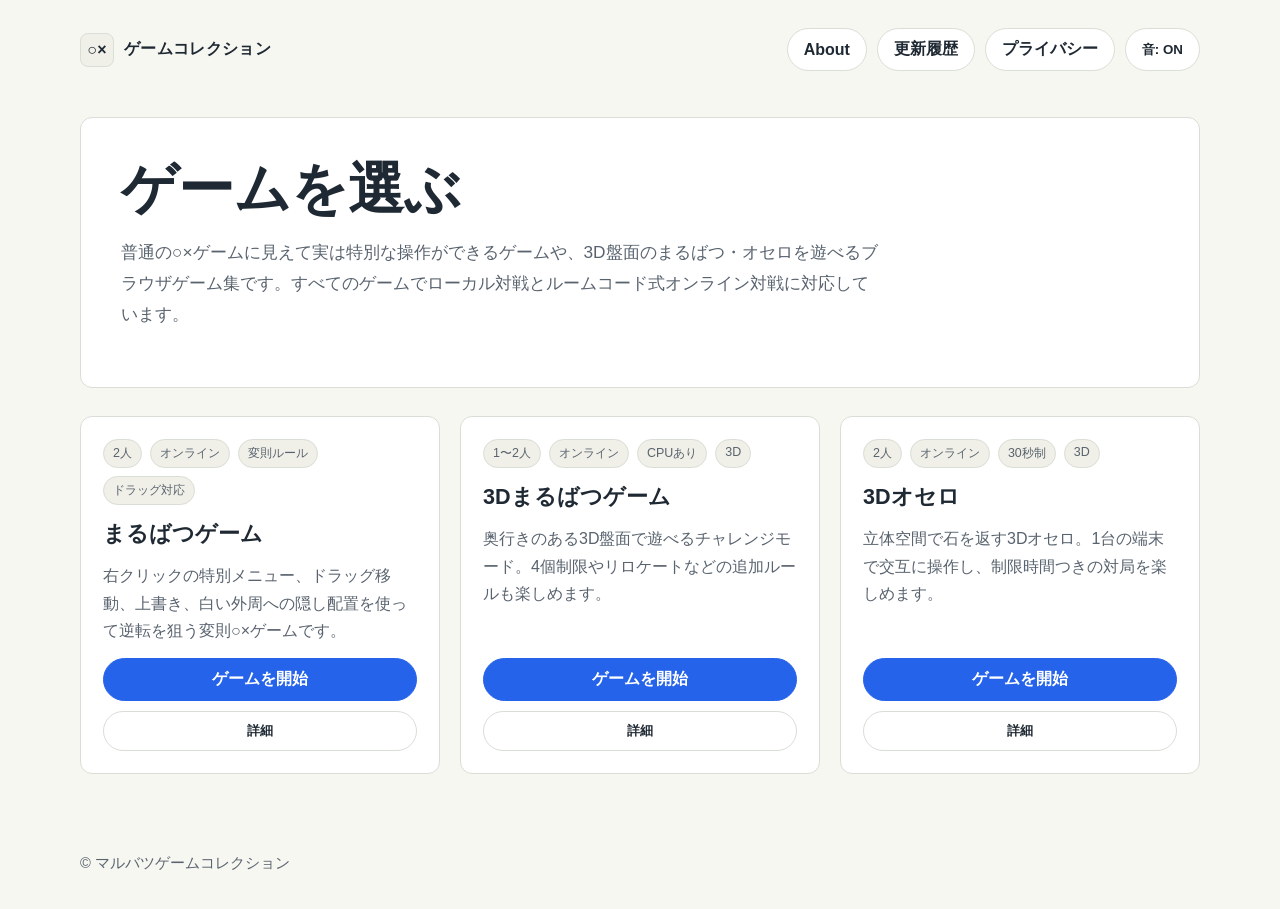
==== commit d8483a9e: "Show online support across all games" ====
--- a/index.html
+++ b/index.html
@@ -28,12 +28,12 @@
   <main class="page-main">
     <section class="hero home-hero">
       <h1>ゲームを選ぶ</h1>
-      <p class="lead">普通の○×ゲームに見えて実は特別な操作ができるゲームや、3D盤面のまるばつ・オセロを遊べるブラウザゲーム集です。各ゲームの詳しい遊び方は「ゲームを開始」の下にある詳細ボタンから確認できます。</p>
+      <p class="lead">普通の○×ゲームに見えて実は特別な操作ができるゲームや、3D盤面のまるばつ・オセロを遊べるブラウザゲーム集です。すべてのゲームでローカル対戦とルームコード式オンライン対戦に対応しています。</p>
     </section>
 
     <section class="game-grid" aria-label="ゲーム一覧">
       <article class="game-card">
-        <div class="badges"><span class="badge">2人</span><span class="badge">変則ルール</span><span class="badge">ドラッグ対応</span></div>
+        <div class="badges"><span class="badge">2人</span><span class="badge">オンライン</span><span class="badge">変則ルール</span><span class="badge">ドラッグ対応</span></div>
         <h2>まるばつゲーム</h2>
         <p>右クリックの特別メニュー、ドラッグ移動、上書き、白い外周への隠し配置を使って逆転を狙う変則○×ゲームです。</p>
         <div class="card-actions">
@@ -42,7 +42,7 @@
         </div>
       </article>
       <article class="game-card">
-        <div class="badges"><span class="badge">1〜2人</span><span class="badge">CPUあり</span><span class="badge">3D</span></div>
+        <div class="badges"><span class="badge">1〜2人</span><span class="badge">オンライン</span><span class="badge">CPUあり</span><span class="badge">3D</span></div>
         <h2>3Dまるばつゲーム</h2>
         <p>奥行きのある3D盤面で遊べるチャレンジモード。4個制限やリロケートなどの追加ルールも楽しめます。</p>
         <div class="card-actions">
@@ -51,7 +51,7 @@
         </div>
       </article>
       <article class="game-card">
-        <div class="badges"><span class="badge">2人</span><span class="badge">30秒制</span><span class="badge">3D</span></div>
+        <div class="badges"><span class="badge">2人</span><span class="badge">オンライン</span><span class="badge">30秒制</span><span class="badge">3D</span></div>
         <h2>3Dオセロ</h2>
         <p>立体空間で石を返す3Dオセロ。1台の端末で交互に操作し、制限時間つきの対局を楽しめます。</p>
         <div class="card-actions">
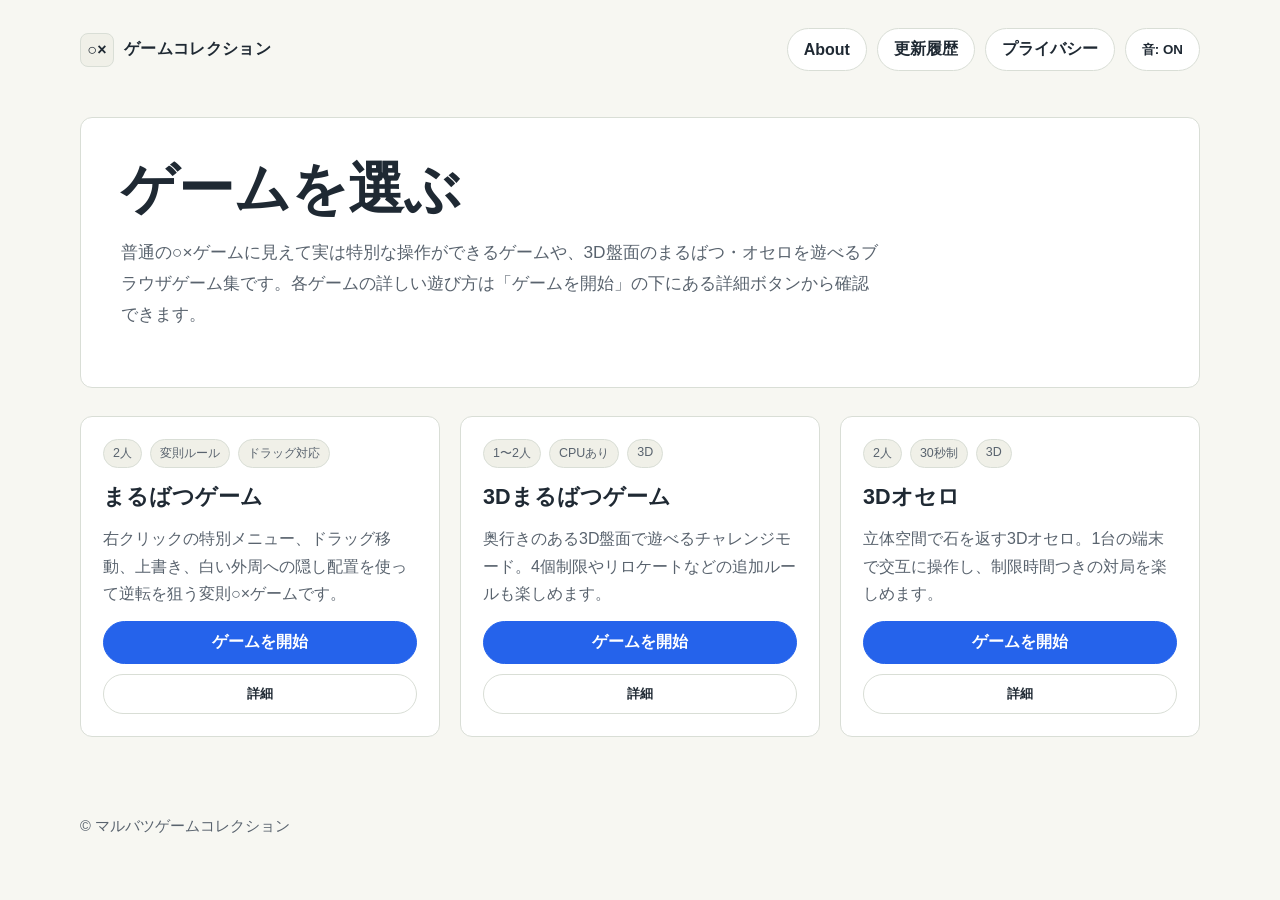
==== commit 9f0da5de: "Remove online multiplayer changes from index.html" ====
--- a/index.html
+++ b/index.html
@@ -28,12 +28,12 @@
   <main class="page-main">
     <section class="hero home-hero">
       <h1>ゲームを選ぶ</h1>
-      <p class="lead">普通の○×ゲームに見えて実は特別な操作ができるゲームや、3D盤面のまるばつ・オセロを遊べるブラウザゲーム集です。すべてのゲームでローカル対戦とルームコード式オンライン対戦に対応しています。</p>
+      <p class="lead">普通の○×ゲームに見えて実は特別な操作ができるゲームや、3D盤面のまるばつ・オセロを遊べるブラウザゲーム集です。各ゲームの詳しい遊び方は「ゲームを開始」の下にある詳細ボタンから確認できます。</p>
     </section>
 
     <section class="game-grid" aria-label="ゲーム一覧">
       <article class="game-card">
-        <div class="badges"><span class="badge">2人</span><span class="badge">オンライン</span><span class="badge">変則ルール</span><span class="badge">ドラッグ対応</span></div>
+        <div class="badges"><span class="badge">2人</span><span class="badge">変則ルール</span><span class="badge">ドラッグ対応</span></div>
         <h2>まるばつゲーム</h2>
         <p>右クリックの特別メニュー、ドラッグ移動、上書き、白い外周への隠し配置を使って逆転を狙う変則○×ゲームです。</p>
         <div class="card-actions">
@@ -42,7 +42,7 @@
         </div>
       </article>
       <article class="game-card">
-        <div class="badges"><span class="badge">1〜2人</span><span class="badge">オンライン</span><span class="badge">CPUあり</span><span class="badge">3D</span></div>
+        <div class="badges"><span class="badge">1〜2人</span><span class="badge">CPUあり</span><span class="badge">3D</span></div>
         <h2>3Dまるばつゲーム</h2>
         <p>奥行きのある3D盤面で遊べるチャレンジモード。4個制限やリロケートなどの追加ルールも楽しめます。</p>
         <div class="card-actions">
@@ -51,7 +51,7 @@
         </div>
       </article>
       <article class="game-card">
-        <div class="badges"><span class="badge">2人</span><span class="badge">オンライン</span><span class="badge">30秒制</span><span class="badge">3D</span></div>
+        <div class="badges"><span class="badge">2人</span><span class="badge">30秒制</span><span class="badge">3D</span></div>
         <h2>3Dオセロ</h2>
         <p>立体空間で石を返す3Dオセロ。1台の端末で交互に操作し、制限時間つきの対局を楽しめます。</p>
         <div class="card-actions">
